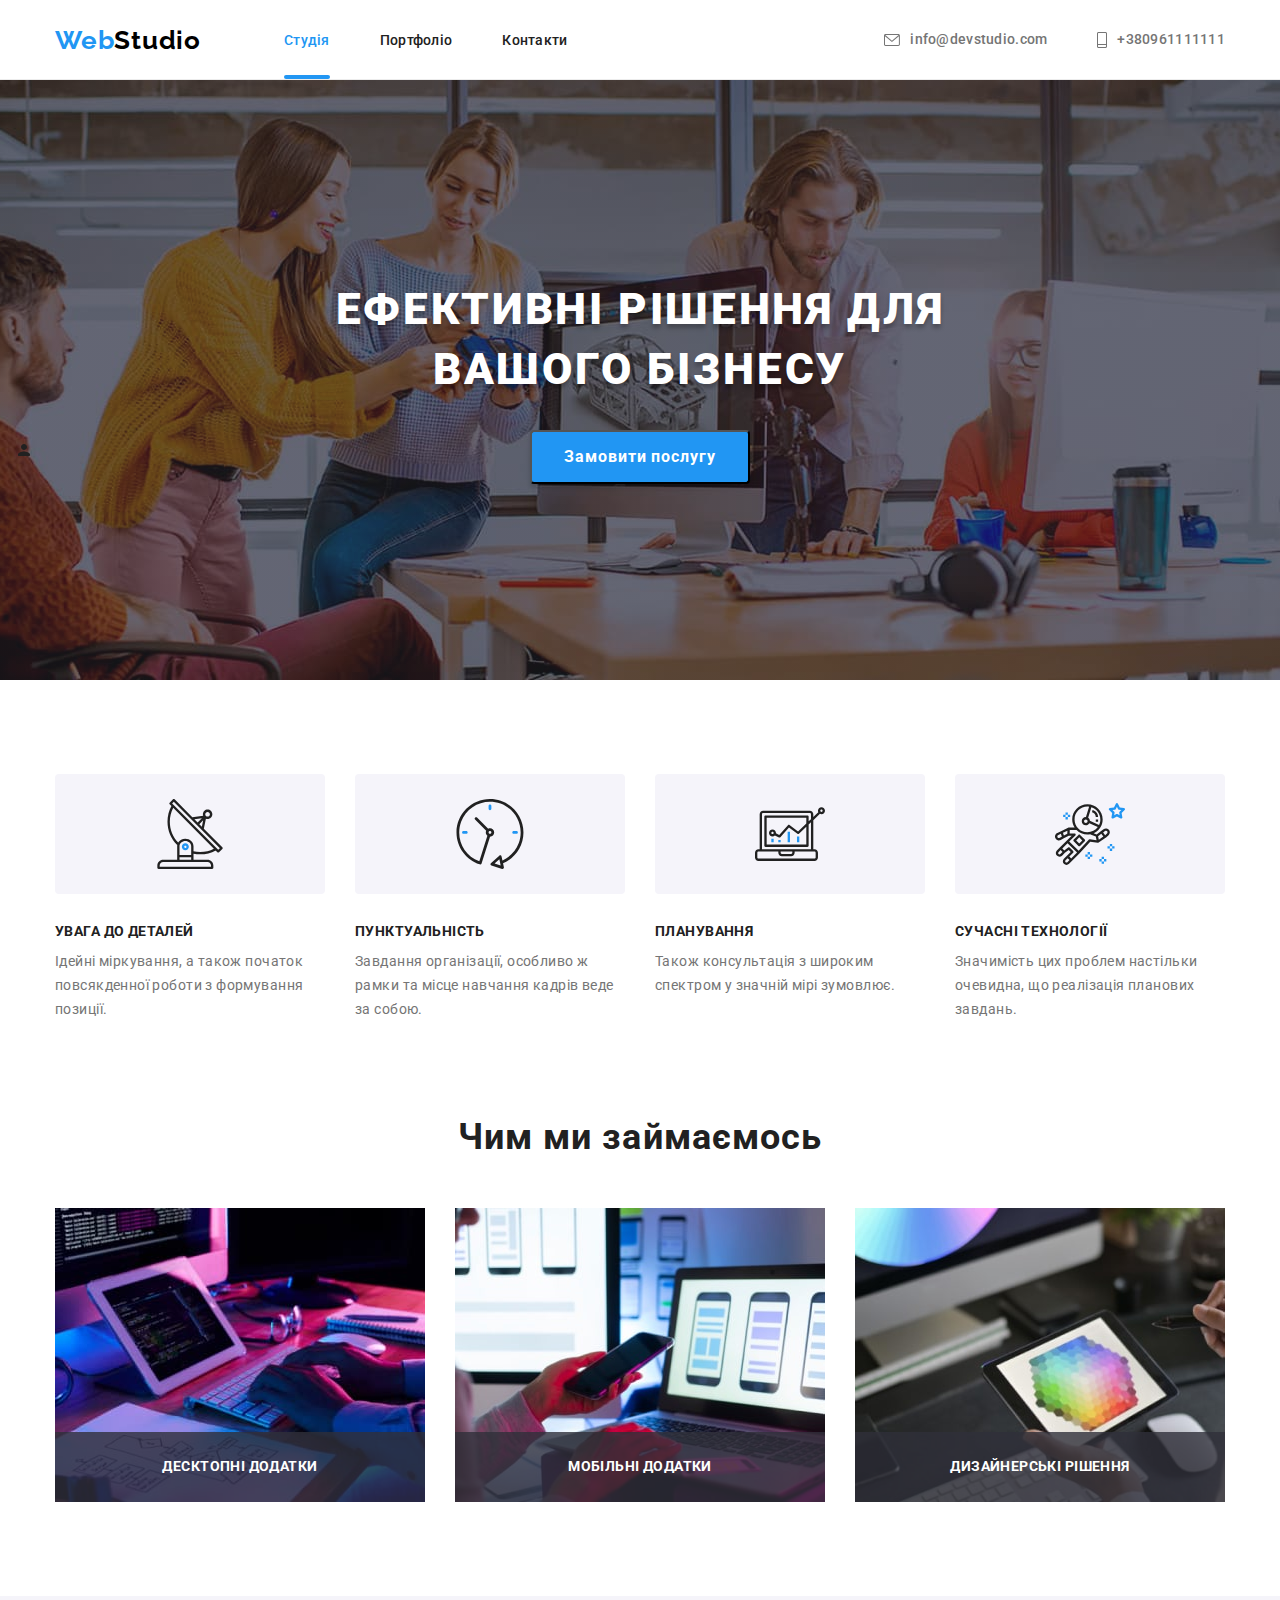
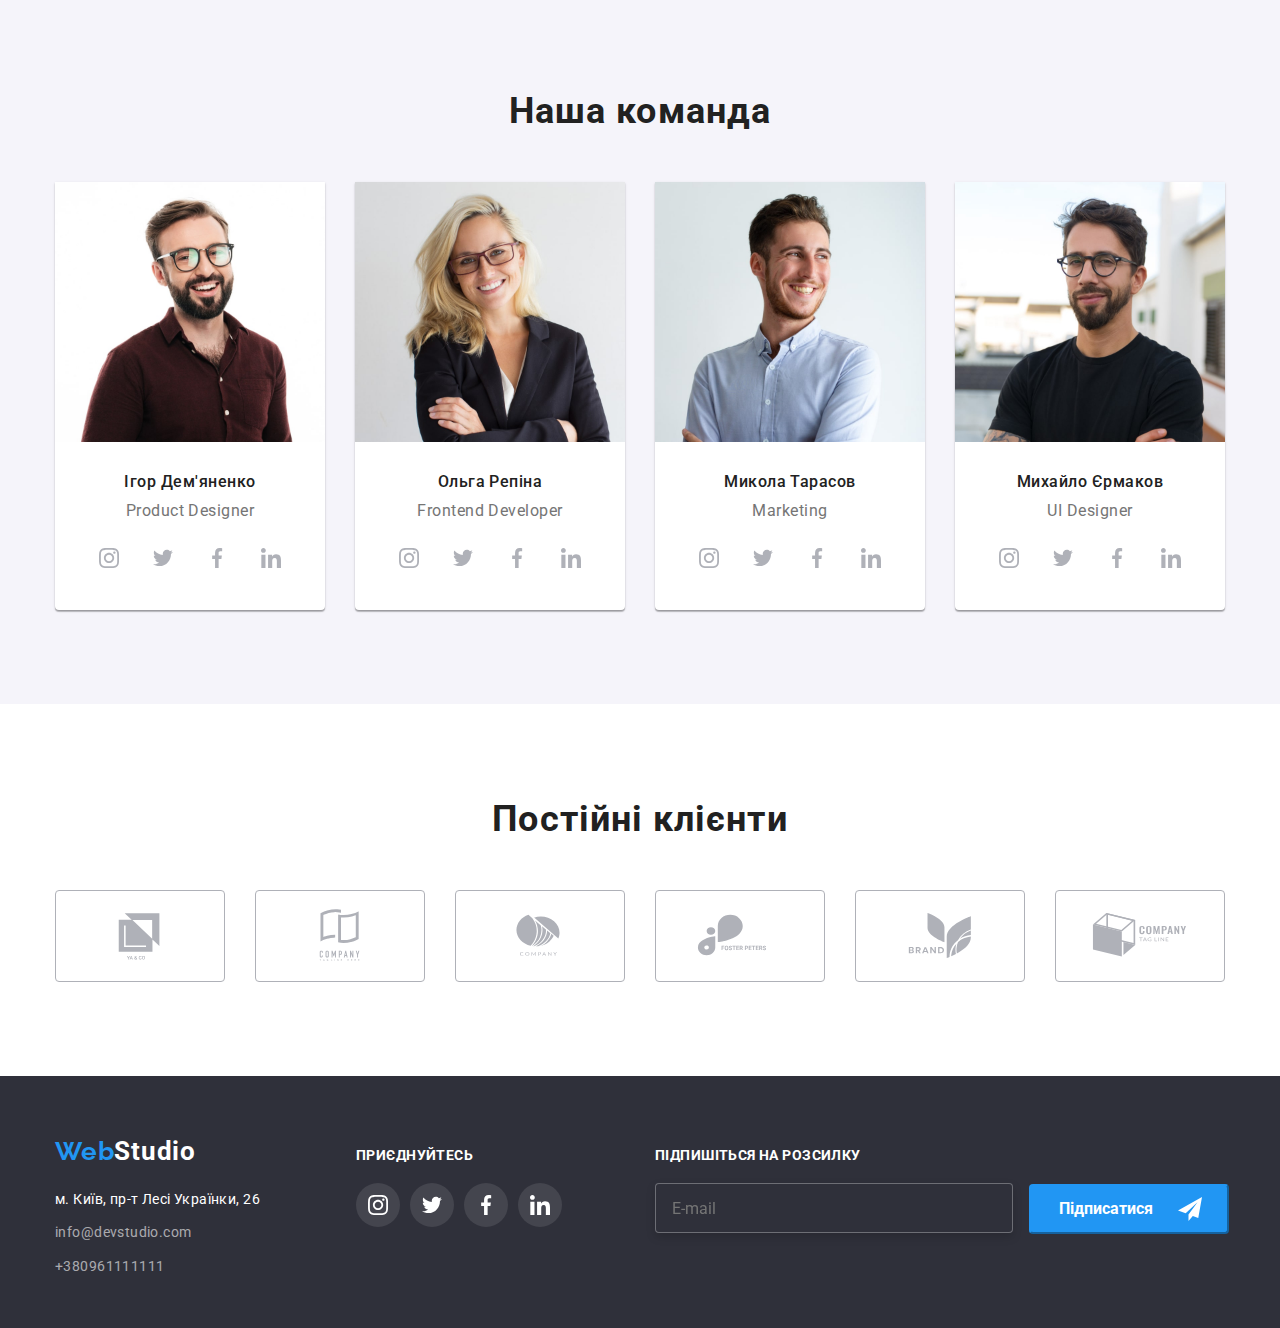
==== index.html @ 89bea4fd "home-w-6" ====
<!DOCTYPE html>
<html lang="uk">
  <head>
    <meta charset="UTF-8" />
    <meta http-equiv="X-UA-Compatible" content="IE=edge" />
    <meta name="viewport" content="width=device-width, initial-scale=1.0" />
    <title>WebStudio</title>
    <link rel="preconnect" href="https://fonts.googleapis.com" />
    <link rel="preconnect" href="https://fonts.gstatic.com" crossorigin />
    <link
      href="https://fonts.googleapis.com/css2?family=Montserrat:wght@400;700&family=Raleway:wght@700&family=Roboto:wght@400;500;700;900&display=swap"
      rel="stylesheet"
    />
    <link
      rel="stylesheet"
      href="https://cdnjs.cloudflare.com/ajax/libs/modern-normalize/1.1.0/modern-normalize.min.css"
    />
    <link rel="stylesheet" href="./css/styles.css" />
  </head>
  <body>
    <header class="header">
      <div class="conteiner">
        <nav class="header-nav">
          <a class="logo" href="./index.html" lang="en">
            <span class="logo-web">Web</span
            ><span class="logo-studio">Studio</span>
          </a>
          <ul class="conteiner-header-links">
            <li class="header-links">
              <a class="header-link current" href="./index.html">Студія</a>
            </li>
            <li class="header-links">
              <a class="header-link" href="./portfolio.html">Портфоліо</a>
            </li>
            <li class="header-links">
              <a class="header-link" href="">Контакти</a>
            </li>
          </ul>
          <ul class="conteiner-header-contacts">
            <li class="header-links">
              <a class="header-link-style" href="mailto:info@devstudio.com">
                <svg class="header-icon-mail" width="16" height="12">
                  <use href="./img/symbol-defs.svg#icon-envelope"></use>
                </svg>
                info@devstudio.com</a
              >
            </li>
            <li class="header-links">
              <a class="header-link-style" href="telto:+380961111111">
                <svg class="header-icon-tel" width="10" height="16">
                  <use href="./img/symbol-defs.svg#icon-Vector"></use>
                </svg>
                +380961111111</a
              >
            </li>
          </ul>
        </nav>
      </div>
    </header>

    <main>
      <section class="hero-section hero-bg">
        <div class="conteiner">
          <h1 class="hero">Ефективні рішення для вашого бізнесу</h1>
          <button class="hero-button" type="button" data-modal-open>
            Замовити послугу
          </button>
        </div>
      </section>

      <section class="benefits-section">
        <div class="conteiner">
          <h2 class="visually-hidden">Переваги</h2>
          <ul class="advantage-ul">
            <li class="advantage-li">
              <a href="" class="advantage-href">
                <svg class="advantage-icon" width="70" height="70">
                  <use href="./img/symbol-defs.svg#icon-antenna"></use>
                </svg>
              </a>
            </li>
            <li class="advantage-li">
              <a href="" class="advantage-href">
                <svg class="advantage-icon" width="70" height="70">
                  <use href="./img/symbol-defs.svg#icon-clock"></use>
                </svg>
              </a>
            </li>
            <li class="advantage-li">
              <a href="" class="advantage-href">
                <svg class="advantage-icon" width="70" height="70">
                  <use href="./img/symbol-defs.svg#icon-diagram"></use>
                </svg>
              </a>
            </li>
            <li class="advantage-li">
              <a href="" class="advantage-href">
                <svg class="advantage-icon" width="70" height="70">
                  <use href="./img/symbol-defs.svg#icon-astronaut"></use>
                </svg>
              </a>
            </li>
          </ul>
          <ul class="conteiner-benefits-li">
            <li class="benefits-li type">
              <h3 class="benefits attention">Увага до деталей</h3>
              <p class="benefits-lists">
                Ідейні міркування, а також початок повсякденної роботи з
                формування позиції.
              </p>
            </li>
            <li class="benefits-li type">
              <h3 class="benefits">Пунктуальність</h3>
              <p class="benefits-lists">
                Завдання організації, особливо ж рамки та місце навчання кадрів
                веде за собою.
              </p>
            </li>
            <li class="benefits-li type">
              <h3 class="benefits">Планування</h3>
              <p class="benefits-lists">
                Також консультація з широким спектром у значній мірі зумовлює.
              </p>
            </li>
            <li class="benefits-li">
              <h3 class="benefits">Сучасні технології</h3>
              <p class="benefits-lists">
                Значимість цих проблем настільки очевидна, що реалізація
                планових завдань.
              </p>
            </li>
          </ul>
        </div>
      </section>

      <section class="container-works">
        <div class="conteiner">
          <h2 class="works">Чим ми займаємось</h2>
          <ul class="img-works">
            <li class="works-li">
              <img
                src="./box1.jpg"
                alt="набирає текст на ноутбуці"
                width="370"
                height="294"
              />
              <div class="applications">
                <p class="applications-text">Десктопні додатки</p>
              </div>
            </li>

            <li class="works-li">
              <img
                src="./box2.jpg"
                alt="звіряє з телефоном"
                width="370"
                height="294"
              />
              <div class="applications">
                <p class="applications-text">Мобільні додатки</p>
              </div>
            </li>
            <li class="works-li">
              <img
                src="./box-3.jpg"
                alt="підбирає колір"
                width="370"
                height="294"
              />
              <div class="applications">
                <p class="applications-text">Дизайнерські рішення</p>
              </div>
            </li>
          </ul>
        </div>
      </section>

      <section class="section-team">
        <div class="conteiner">
          <h2 class="team">Наша команда</h2>
          <ul class="team-list">
            <li class="our-team">
              <img
                src="./img1.jpg"
                alt="продакт дизайнер"
                width="270"
                height="260"
              />
              <h3 class="people">Ігор Дем'яненко</h3>
              <p class="skills">Product Designer</p>
              <ul class="social-links">
                <li class="social-li">
                  <a href="" class="social-href">
                    <svg class="social-icon" width="20" height="20">
                      <use href="./img/symbol-defs.svg#icon-instagram"></use>
                    </svg>
                  </a>
                </li>
                <li class="social-li">
                  <a href="" class="social-href">
                    <svg class="social-icon" width="20" height="20">
                      <use href="./img/symbol-defs.svg#icon-twitter"></use>
                    </svg>
                  </a>
                </li>
                <li class="social-li">
                  <a href="" class="social-href">
                    <svg class="social-icon" width="20" height="20">
                      <use href="./img/symbol-defs.svg#icon-facebook"></use>
                    </svg>
                  </a>
                </li>
                <li class="social-li">
                  <a href="" class="social-href">
                    <svg class="social-icon" width="20" height="20">
                      <use href="./img/symbol-defs.svg#icon-linkedin"></use>
                    </svg>
                  </a>
                </li>
              </ul>
            </li>
            <li class="our-team">
              <img
                src="./img2.jpg"
                alt="фронтенд розробник"
                width="270"
                height="260"
              />
              <h3 class="people">Ольга Репіна</h3>
              <p class="skills">Frontend Developer</p>
              <ul class="social-links">
                <li class="social-li">
                  <a href="" class="social-href">
                    <svg class="social-icon" width="20" height="20">
                      <use href="./img/symbol-defs.svg#icon-instagram"></use>
                    </svg>
                  </a>
                </li>
                <li class="social-li">
                  <a href="" class="social-href">
                    <svg class="social-icon" width="20" height="20">
                      <use href="./img/symbol-defs.svg#icon-twitter"></use>
                    </svg>
                  </a>
                </li>
                <li class="social-li">
                  <a href="" class="social-href">
                    <svg class="social-icon" width="20" height="20">
                      <use href="./img/symbol-defs.svg#icon-facebook"></use>
                    </svg>
                  </a>
                </li>
                <li class="social-li">
                  <a href="" class="social-href">
                    <svg class="social-icon" width="20" height="20">
                      <use href="./img/symbol-defs.svg#icon-linkedin"></use>
                    </svg>
                  </a>
                </li>
              </ul>
            </li>
            <li class="our-team">
              <img src="./img3.jpg" alt="Маркетолог" width="270" height="260" />
              <h3 class="people">Микола Тарасов</h3>
              <p class="skills">Marketing</p>
              <ul class="social-links">
                <li class="social-li">
                  <a href="" class="social-href">
                    <svg class="social-icon" width="20" height="20">
                      <use href="./img/symbol-defs.svg#icon-instagram"></use>
                    </svg>
                  </a>
                </li>
                <li class="social-li">
                  <a href="" class="social-href">
                    <svg class="social-icon" width="20" height="20">
                      <use href="./img/symbol-defs.svg#icon-twitter"></use>
                    </svg>
                  </a>
                </li>
                <li class="social-li">
                  <a href="" class="social-href">
                    <svg class="social-icon" width="20" height="20">
                      <use href="./img/symbol-defs.svg#icon-facebook"></use>
                    </svg>
                  </a>
                </li>
                <li class="social-li">
                  <a href="" class="social-href">
                    <svg class="social-icon" width="20" height="20">
                      <use href="./img/symbol-defs.svg#icon-linkedin"></use>
                    </svg>
                  </a>
                </li>
              </ul>
            </li>
            <li class="our-team">
              <img
                src="./img4.jpg"
                alt="дизайнер інтерфейсу користувача"
                width="270"
                height="260"
              />
              <h3 class="people">Михайло Єрмаков</h3>
              <p class="skills">UI Designer</p>
              <ul class="social-links">
                <li class="social-li">
                  <a href="" class="social-href">
                    <svg class="social-icon" width="20" height="20">
                      <use href="./img/symbol-defs.svg#icon-instagram"></use>
                    </svg>
                  </a>
                </li>
                <li class="social-li">
                  <a href="" class="social-href">
                    <svg class="social-icon" width="20" height="20">
                      <use href="./img/symbol-defs.svg#icon-twitter"></use>
                    </svg>
                  </a>
                </li>
                <li class="social-li">
                  <a href="" class="social-href">
                    <svg class="social-icon" width="20" height="20">
                      <use href="./img/symbol-defs.svg#icon-facebook"></use>
                    </svg>
                  </a>
                </li>
                <li class="social-li">
                  <a href="" class="social-href">
                    <svg class="social-icon" width="20" height="20">
                      <use href="./img/symbol-defs.svg#icon-linkedin"></use>
                    </svg>
                  </a>
                </li>
              </ul>
            </li>
          </ul>
        </div>
      </section>
      <section class="clients-section">
        <div class="conteiner">
          <h2 class="clients">Постійні клієнти</h2>
          <ul class="clients-ul">
            <li class="clients-li">
              <a href="" class="clients-href">
                <svg class="clients-icon" width="106" height="60">
                  <use href="./img/symbol-defs.svg#icon-Logo"></use>
                </svg>
              </a>
            </li>
            <li class="clients-li">
              <a href="" class="clients-href">
                <svg class="clients-icon" width="106" height="60">
                  <use href="./img/symbol-defs.svg#icon-Logo1"></use>
                </svg>
              </a>
            </li>
            <li class="clients-li">
              <a href="" class="clients-href">
                <svg class="clients-icon" width="106" height="60">
                  <use href="./img/symbol-defs.svg#icon-Logo2"></use>
                </svg>
              </a>
            </li>
            <li class="clients-li">
              <a href="" class="clients-href">
                <svg class="clients-icon" width="106" height="60">
                  <use href="./img/symbol-defs.svg#icon-Logo3"></use>
                </svg>
              </a>
            </li>
            <li class="clients-li">
              <a href="" class="clients-href">
                <svg class="clients-icon" width="106" height="60">
                  <use href="./img/symbol-defs.svg#icon-Logo4"></use>
                </svg>
              </a>
            </li>
            <li class="clients-li">
              <a href="" class="clients-href">
                <svg class="clients-icon" width="106" height="60">
                  <use href="./img/symbol-defs.svg#icon-Logo5"></use>
                </svg>
              </a>
            </li>
          </ul>
        </div>
      </section>
    </main>

    <footer class="footer-section">
      <div class="footer-conteiner">
        <div class="footer-main">
          <div class="footer-logo">
            <a class="logo" href="./index.html"
              ><span class="logo-web">Web</span
              ><span class="footer-studio">Studio</span></a
            >
          </div>
          <address class="footer-address">
            м. Київ, пр-т Лесі Українки, 26
          </address>
          <address class="footer-address">
            <ul class="footer-ul">
              <li class="footer-li">
                <a class="footer-contacts" href="mailto:info@devstudio.com"
                  >info@devstudio.com</a
                >
              </li>
              <li class="footer-li">
                <a class="footer-contacts" href="telto:+380961111111"
                  >+380961111111</a
                >
              </li>
            </ul>
          </address>
        </div>
        <div class="footer-second">
          <h2 class="footer-second-title">приєднуйтесь</h2>
          <ul class="footer-icon-ul">
            <li class="footer-icon-li">
              <a href="" class="footer-icon-href">
                <svg class="footer-icon" width="20" height="20">
                  <use href="./img/symbol-defs.svg#icon-instagram"></use>
                </svg>
              </a>
            </li>
            <li class="footer-icon-li">
              <a href="" class="footer-icon-href">
                <svg class="footer-icon" width="20" height="20">
                  <use href="./img/symbol-defs.svg#icon-twitter"></use>
                </svg>
              </a>
            </li>
            <li class="footer-icon-li">
              <a href="" class="footer-icon-href">
                <svg class="footer-icon" width="20" height="20">
                  <use href="./img/symbol-defs.svg#icon-facebook"></use>
                </svg>
              </a>
            </li>
            <li class="footer-icon-li">
              <a href="" class="footer-icon-href">
                <svg class="footer-icon" width="20" height="20">
                  <use href="./img/symbol-defs.svg#icon-linkedin"></use>
                </svg>
              </a>
            </li>
          </ul>
        </div>
        <div class="footer-input">
          <label class="footer-input-label" for="footer-input-email"
            >Підпишіться на розсилку</label
          >
          <input
            type="email"
            class="footer-input-email"
            name="footer-input-email"
            id="footer-input-email"
            placeholder="E-mail"
          />
          <svg class="icon-modal" width="18" height="18">
            <use href="./img/symbol-defs.svg#icon-person-black"></use>
          </svg>
          <button type="button" class="footer-input-button">
            Підписатися<svg class="icon-send" width="24" height="24">
              <use href="./img/symbol-defs.svg#icon-send"></use>
            </svg>
          </button>
        </div>
      </div>
    </footer>
    <div class="overlay is-hidden" data-modal>
      <div class="modal">
        <button type="button" class="button-close" data-modal-close>
          <svg class="icon-close" width="18" height="18">
            <use href="./img/symbol-defs.svg#icon-close"></use>
          </svg>
        </button>
        <p class="modal-title">Залиште свої дані, ми вам передзвонимо</p>
        <form class="modal-form">
          <label class="modal-label">Ім'я</label>
          <div class="div-input">
            <input type="text" class="modal-input" name="user-name" required />
            <svg class="icon-modal" width="18" height="18">
              <use href="./img/symbol-defs.svg#icon-person-black"></use>
            </svg>
          </div>
          <label class="modal-label">Телефон</label>
          <div class="div-input">
            <input type="tel" class="modal-input" name="user-tel" required />
            <svg class="icon-modal" width="18" height="18">
              <use href="./img/symbol-defs.svg#icon-phone-black"></use>
            </svg>
          </div>
          <label class="modal-label">Пошта</label>
          <div class="div-input">
            <input type="email" class="modal-input" name="user-email" />
            <svg class="icon-modal" width="18" height="18">
              <use href="./img/symbol-defs.svg#icon-email-black"></use>
            </svg>
          </div>
          <div class="modal-label-field">
            <label class="modal-label" for="coment">Коментар</label>
            <textarea
              name="coment"
              placeholder="Введіть текст"
              class="clients-coment"
              id="coment"
            ></textarea>
          </div>
          <div class="checkbox">
            <input
              type="checkbox"
              class="checkbox-input visually-hidden"
              name="checkbox"
              required
              value="true"
              id="checkbox"
            />
            <label for="checkbox" class="checkbox-label">
              <span>
                <svg class="icon-check" width="16" height="15">
                  <use href="./img/symbol-defs.svg#icon-check-vector"></use>
                </svg>
              </span>
              Погоджуюся з розсилкою та приймаю
            </label>
            <a href="" class="contract">Умови договору</a>
          </div>
          <button type="submit" class="button-send">Відправити</button>
        </form>
      </div>
    </div>
    <script src="./js/modal.js"></script>
  </body>
</html>
---- css/styles.css ----
:root {
  --main-color: #2196f3;
  --main-color-text: #212121;
  --second-main-color: #757575;
  --third-main-color: #ffffff;
  --icon-main-color: #afb1b8;
  --timing: cubic-bezier(0.4, 0, 0.2, 1);
}
/* ul {
  margin: 0;
  padding-left: 0;
} */
img {
  display: block;
}
h2,
ul,
li,
p {
  margin: 0;
}
.conteiner {
  width: 1200px;
  margin-left: auto;
  margin-right: auto;
  padding-left: 15px;
  padding-right: 15px;
}
.header {
  height: 80px;
  margin-left: auto;
  margin-right: auto;
  border-bottom: 1px solid #ececec;
}
.header-nav {
  height: 80px;
  align-items: center;
  display: flex;
  justify-content: center;
}

.conteiner-header-links {
  display: flex;
  margin-left: 43px;
}

.header-link {
  position: relative;
  transition-property: color;
  transition-duration: 250ms;
  transition-timing-function: cubic-bezier(0.4, 0, 0.2, 1);
  transition-delay: 100ms;
}
.header-link::after {
  position: absolute;
  content: "";
  width: 0;
  height: 4px;
  background: var(--main-color);
  border-radius: 2px;
  left: 0;
  bottom: 1px;
  transition: width 250ms var(--timing);
}

.header-link:hover::after {
  width: 100%;
}
.header-link.current {
  color: var(--main-color);
}
.header-link.current::after {
  position: absolute;
  content: "";
  width: 100%;
  height: 4px;
  background: var(--main-color);
  border-radius: 2px;
  left: 0;
  bottom: 1px;
}

.conteiner-header-contacts {
  display: flex;
  margin-left: auto;
}
.header-icon-tel,
.header-icon-mail {
  fill: var(--second-main-color);
  margin-right: 10px;
  transition-property: fill;
  transition-duration: 250ms;
  transition-timing-function: cubic-bezier(0.4, 0, 0.2, 1);
  transition-delay: 100ms;
}
.header-link-style:hover .header-icon-tel,
.header-link-style:focus .header-icon-tel {
  fill: var(--main-color);
}
.header-link-style:hover .header-icon-mail,
.header-link-style:focus .header-icon-mail {
  fill: var(--main-color);
}
.logo {
  text-decoration: none;
  align-items: center;
  justify-content: center;
}
.footer-logo {
  margin-bottom: 20px;
}

.logo-web {
  font-family: "Raleway", sans-serif;
  font-weight: 700;
  font-size: 26px;
  line-height: 1.19;
  letter-spacing: 0.03em;
  color: var(--main-color);
}
.logo-studio {
  font-family: "Raleway", sans-serif;
  font-weight: 700;
  font-size: 26px;
  line-height: 1.19;
  letter-spacing: 0.03em;
  color: #000000;
}

body {
  font-family: "Roboto", sans-serif;
  font-weight: 400;
  font-style: normal;
}
.header-portfolio {
  padding-top: 24px;
}
.header-links,
.header-link {
  padding: 0;
  margin: 0;
}
.header-links {
  margin-right: 50px;
}
.header-links:last-child {
  margin: 0;
}

.header-links,
.portfolio-items,
.portfolio-li {
  text-decoration: none;
  list-style: none;
}
.header-link:hover {
  color: var(--main-color);
}
.header-link:focus {
  color: var(--main-color);
}

.header-link {
  text-decoration: none;
  font-weight: 500;
  font-size: 14px;
  line-height: 1.14;
  letter-spacing: 0.02em;
  color: var(--main-color-text);
  padding-top: 32px;
  padding-bottom: 32px;
}
.header-link-style {
  display: flex;
  align-items: center;

  text-decoration: none;
  font-weight: 500;
  font-size: 14px;
  line-height: 1.14;
  letter-spacing: 0.02em;
  color: var(--second-main-color);
  padding-top: 32px;
  padding-bottom: 32px;
  transition-property: color;
  transition-duration: 250ms;
  transition-timing-function: cubic-bezier(0.4, 0, 0.2, 1);
  transition-delay: 100ms;
}
.header-link-style:hover {
  color: var(--main-color);
}
.header-link-style:focus {
  color: var(--main-color);
}
.hero {
  display: block;
  font-weight: 900;
  font-size: 44px;
  line-height: 1.36;
  text-align: center;
  letter-spacing: 0.06em;
  text-transform: uppercase;
  color: var(--third-main-color);
  text-shadow: 0px 4px 4px rgba(0, 0, 0, 0.25);
  margin: auto;
  width: 696px;
}
.hero-button {
  font-family: "Roboto", sans-serif;
  font-weight: 700;
  font-size: 16px;
  line-height: 1.9;
  display: block;
  align-items: center;
  text-align: center;
  letter-spacing: 0.06em;
  color: var(--third-main-color);
  background: var(--main-color);
  box-shadow: 0px 4px 4px rgba(0, 0, 0, 0.15);
  border-radius: 4px;
  padding: 10px 32px;
  min-width: 216px;
  margin: auto;
  margin-top: 30px;
  transition-property: background-color;
  transition-duration: 250ms;
  transition-timing-function: cubic-bezier(0.4, 0, 0.2, 1);
  transition-delay: 100ms;
}
.hero-bg {
  max-width: 1600px;
  height: 600px;
  background-image: linear-gradient(
      rgba(47, 48, 58, 0.4),
      rgba(47, 48, 58, 0.4)
    ),
    url(../img/Img-hero.jpg);
  margin-left: auto;
  margin-right: auto;
  background-repeat: no-repeat;
  background-size: cover;
  background-position: center;
  background-color: #c4c4c4;
}
.hero-section {
  padding-top: 200px;
  padding-bottom: 200px;
  margin-left: auto;
  margin-right: auto;
}
.hero-button:hover {
  background-color: #188ce8;
  cursor: pointer;
}
.hero-button:focus {
  background-color: #188ce8;
}
.visually-hidden {
  position: absolute;
  white-space: nowrap;
  width: 1px;
  height: 1px;
  overflow: hidden;
  border: 0;
  padding: 0;
  clip: rect(0 0 0 0);
  clip-path: inset(50%);
  margin: -1px;
}

.benefits-section {
  display: flex;
  padding-top: 94px;
  padding-bottom: 94px;
}
.conteiner-benefits-li {
  display: flex;
  justify-content: center;
  padding: 0;
  margin: auto;
}
.conteiner-benefits-li:last-child {
  margin-right: 0;
}
.benefits-li {
  width: 270px;
  text-align: left;
}
.benefits-li.type {
  margin-right: 30px;
}
.benefits {
  font-weight: 700;
  font-size: 14px;
  line-height: 1.14;
  letter-spacing: 0.03em;
  text-transform: uppercase;
  color: var(--main-color-text);
  padding: 0;
  margin: 0;
  margin-bottom: 10px;
}
.attention {
  width: 270px;
  height: 16;
}

.benefits-lists {
  font-size: 14px;
  line-height: 1.71;
  letter-spacing: 0.03em;
  color: var(--second-main-color);
  padding: 0;
}

.advantage-ul {
  display: flex;
  justify-content: center;
  text-decoration: none;
  list-style: none;
  gap: 30px;
  margin: 0;
  padding: 0;
}
.advantage-href {
  width: 270px;
  height: 120px;
  border-radius: 4px;
  background-color: #f5f4fa;
  display: flex;
  align-items: center;
  justify-content: center;
  margin-bottom: 30px;
}
.advantage-icon {
  fill: var(--main-color-text);
  transition-property: fill;
  transition-duration: 250ms;
  transition-timing-function: cubic-bezier(0.4, 0, 0.2, 1);
  transition-delay: 100ms;
}
.advantage-href:hover .advantage-icon {
  fill: var(--main-color);
  border-color: var(--main-color);
}
.advantage-href:focus .advantage-icon {
  fill: var(--main-color);
  border-color: var(--main-color);
}
.container-works {
  width: 100%;
  margin-left: auto;
  margin-right: auto;
  padding-bottom: 94px;
}

.img-works {
  display: flex;
  flex-wrap: nowrap;
  column-gap: 30px;
  padding: 0;
}
.works-li {
  position: relative;
}
.applications {
  position: absolute;
  height: 70px;
  background: rgba(47, 48, 58, 0.8);
  width: 100%;
  bottom: 0;
}
.applications-text {
  font-family: "Roboto";
  font-style: normal;
  font-weight: 700;
  font-size: 14px;
  line-height: 1.14;
  text-align: center;
  letter-spacing: 0.03em;
  text-transform: uppercase;
  color: var(--third-main-color);
  position: absolute;
  top: 50%;
  left: 50%;
  transform: translate(-50%, -50%);
}

.works,
.team,
.clients {
  font-weight: 700;
  font-size: 36px;
  line-height: 1.17;
  text-align: center;
  letter-spacing: 0.03em;
  color: var(--main-color-text);
  padding: 0;
  margin: 0;
  margin-bottom: 50px;
}
.section-team {
  margin-left: auto;
  margin-right: auto;
  background: #f5f4fa;
  padding-top: 94px;
  padding-bottom: 94px;
}
.team-list {
  display: flex;
  flex-wrap: nowrap;
  column-gap: 30px;
  padding: 0;
}
.benefits-li,
.works-li,
.our-team,
.footer-li {
  list-style: none;
  padding: 0;
  margin: 0;
}
.our-team {
  background: #ffffff;
  box-shadow: 0px 1px 3px rgba(0, 0, 0, 0.12), 0px 1px 1px rgba(0, 0, 0, 0.14),
    0px 2px 1px rgba(0, 0, 0, 0.2);
  border-radius: 0px 0px 4px 4px;
  text-align: center;
  padding-bottom: 30px;
}

.people {
  font-weight: 500;
  font-size: 16px;
  line-height: 1.19;
  letter-spacing: 0.03em;
  color: var(--main-color-text);
  padding: 0;
  margin-bottom: 10px;
  margin-top: 30px;
  margin-left: 0;
  margin-right: 0;
}
.social-links {
  list-style: none;
  display: flex;
  justify-content: center;
  gap: 10px;
  padding: 0;
}
.social-href {
  width: 44px;
  height: 44px;
  border-radius: 50%;
  background-color: var(--third-main-color);
  display: flex;
  align-items: center;
  justify-content: center;
  transition-property: background-color;
  transition-duration: 250ms;
  transition-timing-function: cubic-bezier(0.4, 0, 0.2, 1);
  transition-delay: 100ms;
}
.social-icon {
  fill: var(--icon-main-color);
  transition-property: fill;
  transition-duration: 250ms;
  transition-timing-function: cubic-bezier(0.4, 0, 0.2, 1);
  transition-delay: 100ms;
}
.social-href:hover {
  background-color: var(--main-color);
}
.social-href:focus {
  background-color: var(--main-color);
}
.social-href:hover .social-icon {
  fill: var(--third-main-color);
}
.social-href:focus .social-icon {
  fill: var(--third-main-color);
}
.clients-section {
  margin-left: auto;
  margin-right: auto;
  background: var(--third-main-color);
  padding-top: 94px;
  padding-bottom: 94px;
}

.clients-href {
  width: 170px;
  height: 92px;
  display: flex;
  align-items: center;
  justify-content: center;
  border-color: var(--third-main-color);
  border: 1px solid #afb1b8;
  border-radius: 4px;
  transition-property: border-color;
  transition-duration: 250ms;
  transition-timing-function: cubic-bezier(0.4, 0, 0.2, 1);
  transition-delay: 100ms;
}
.clients-href:hover,
.clients-href:focus {
  border-color: var(--main-color);
}
.clients-href:hover .clients-icon {
  fill: var(--main-color);
}
.clients-href:focus .clients-icon {
  fill: var(--main-color);
}
.clients-ul {
  display: flex;
  justify-content: center;
  text-decoration: none;
  list-style: none;
  gap: 30px;
  margin: 0;
  padding: 0;
}
.clients-icon {
  fill: var(--icon-main-color);
  transition-property: fill;
  transition-duration: 250ms;
  transition-timing-function: cubic-bezier(0.4, 0, 0.2, 1);
  transition-delay: 100ms;
}
.skills {
  font-size: 16px;
  line-height: 1.19;
  letter-spacing: 0.03em;
  color: var(--second-main-color);
  padding: 0;
  margin: 0;
  margin-bottom: 16px;
}
.footer-ul {
  padding: 0;
}

.footer-studio {
  font-weight: 700;
  font-size: 26px;
  line-height: 1.19;
  letter-spacing: 0.03em;
  color: var(--third-main-color);
}
.footer-section {
  background: #2f303a;
  height: 252px;
  padding-top: 60px;
  padding-bottom: 60px;
}
.footer-conteiner {
  display: flex;
  align-items: baseline;

  padding-left: 15px;
  width: 1200px;
  margin-left: auto;
  margin-right: auto;
}
.footer-address {
  font-style: normal;
  font-size: 14px;
  line-height: 24px;
  letter-spacing: 0.03em;
  color: var(--third-main-color);
  padding: 0;
  margin: 0;
  margin-bottom: 9px;
}
.footer-li {
  margin-bottom: 9px;
}

.footer-contacts {
  font-style: normal;
  text-decoration: none;
  font-size: 14px;
  line-height: 1.7;
  letter-spacing: 0.03em;
  color: rgba(255, 255, 255, 0.6);
  margin-bottom: 9px;
  transition-property: color;
  transition-duration: 250ms;
  transition-timing-function: cubic-bezier(0.4, 0, 0.2, 1);
  transition-delay: 80ms;
}
.footer-contacts:hover {
  color: var(--main-color);
}

.footer-main {
  min-width: 231px;
  margin-right: 70px;
}
.footer-second-title {
  font-weight: 700;
  font-size: 14px;
  line-height: 16px;
  letter-spacing: 0.03em;
  text-transform: uppercase;
  color: var(--third-main-color);
  margin-bottom: 20px;
}
.footer-icon-ul {
  text-decoration: none;
  list-style: none;
  margin: 0;
  padding: 0;
  display: flex;
  justify-content: center;
  gap: 10px;
}
.footer-icon-href {
  display: flex;
  align-items: center;
  justify-content: center;
  width: 44px;
  height: 44px;
  border-radius: 50%;
  background-color: rgba(255, 255, 255, 0.1);
  transition-property: background-color;
  transition-duration: 250ms;
  transition-timing-function: cubic-bezier(0.4, 0, 0.2, 1);
  transition-delay: 100ms;
}
.footer-icon {
  fill: var(--third-main-color);
}
.footer-icon-href:hover,
.footer-icon-href:focus {
  background-color: var(--main-color);
}
/* portfolio */
.portfolio-li {
  padding: 0;
  flex-wrap: nowrap;
  display: flex;
  justify-content: center;
  column-gap: 8px;
  margin-bottom: 50px;
}
.portfolio-section {
  padding-top: 94px;
  padding-bottom: 94px;
}

.button-portfolio:hover {
  color: var(--third-main-color);
  background-color: var(--main-color);
  box-shadow: 0px 3px 1px rgba(0, 0, 0, 0.1), 0px 1px 2px rgba(0, 0, 0, 0.08),
    0px 2px 2px rgba(0, 0, 0, 0.12);
  border-radius: 4px;
}
.button-portfolio:focus {
  color: var(--third-main-color);
  background-color: var(--main-color);
  box-shadow: 0px 3px 1px rgba(0, 0, 0, 0.1), 0px 1px 2px rgba(0, 0, 0, 0.08),
    0px 2px 2px rgba(0, 0, 0, 0.12);
  border-radius: 4px;
}
.button-portfolio:active {
  color: var(--third-main-color);
  box-shadow: 0px 3px 1px rgba(0, 0, 0, 0.1), 0px 1px 2px rgba(0, 0, 0, 0.08),
    0px 2px 2px rgba(0, 0, 0, 0.12);
  border-radius: 4px;
}
.button-portfolio {
  font-family: "Roboto", sans-serif;
  font-weight: 500;
  font-size: 16px;
  line-height: 1.6;
  text-align: center;
  letter-spacing: 0.03em;
  color: var(--main-color-text);
  cursor: pointer;
  background: #f5f4fa;
  border-radius: 4px;
  border: none;
  padding: 6px 22px;
  min-width: 73px;
  transition-property: color, background-color, box-shadow;
  transition-duration: 250ms;
  transition-timing-function: cubic-bezier(0.4, 0, 0.2, 1);
  transition-delay: 100ms;
}
.projects {
  font-family: "Roboto";
  font-style: normal;
  font-weight: 700;
  font-size: 18px;
  line-height: 2;
  letter-spacing: 0.06em;
  color: var(--main-color-text);
}
.products-ul {
  display: flex;
  flex-wrap: wrap;
  background-color: #ffffff;
  justify-items: center;
  margin-left: auto;
  margin-right: auto;
  gap: 30px;
  padding: 0;
}

.products-of-company {
  width: 370px;
  list-style: none;
  line-height: 2;
  letter-spacing: 0.06em;
  color: var(--main-color-text);
  background: #ffffff;
  border: 1px solid #eeeeee;
  transition-property: box-shadow;
  transition-duration: 250ms;
  transition-timing-function: cubic-bezier(0.4, 0, 0.2, 1);
  transition-delay: 200ms;
}
.products-of-company:hover {
  border: 1px solid #eeeeee;
  box-shadow: 0px 1px 1px rgba(0, 0, 0, 0.12), 0px 4px 4px rgba(0, 0, 0, 0.06),
    1px 4px 6px rgba(0, 0, 0, 0.16);
}
.products-of-company:hover .products-up-text {
  transform: translateY(0%);
}
.products-up {
  position: relative;
  overflow: hidden;
}
.products-up-text {
  position: absolute;
  top: 0;
  left: 0;
  padding-left: 24px;
  padding-right: 24px;
  padding-top: 63px;
  padding-bottom: 63px;
  height: 100%;
  transform: translateY(100%);
  transition: transform 250ms cubic-bezier(0.4, 0, 0.2, 1);
  transition-delay: 100ms;
  overflow: auto;
  font-family: "Roboto";
  font-style: normal;
  font-weight: 400;
  font-size: 18px;
  line-height: 1.6;
  letter-spacing: 0.03em;
  color: var(--third-main-color);
  background: rgba(33, 150, 243, 0.9);
}

.product-name {
  font-size: 16px;
  line-height: 1.9;
  letter-spacing: 0.03em;
  color: var(--second-main-color);
}
.projects-text {
  padding-top: 20px;
  padding-bottom: 20px;
  padding-left: 24px;
  padding-right: 24px;
}
.overlay {
  position: fixed;
  top: 0;
  width: 100vw;
  height: 100vh;
  background: rgba(0, 0, 0, 0.2);
  transition: opacity 250ms cubic-bezier(0.4, 0, 0.2, 1),
    visibility 250ms cubic-bezier(0.4, 0, 0.2, 1);
}
.overlay.is-hidden .modal {
  transform: translate(-50%, -50%) scale(0) rotate(360deg);
}
.modal {
  width: 528px;
  min-height: 581px;
  background-color: var(--third-main-color);
  border-radius: 4px;
  position: absolute;
  top: 50%;
  left: 50%;
  transform: translate(-50%, -50%) scale(1) rotate(0);
  transition: transform 250ms cubic-bezier(0.4, 0, 0.2, 1);
  padding: 40px;
}
.modal-title {
  text-align: center;
  font-family: "Roboto";
  font-style: normal;
  font-weight: 700;
  font-size: 20px;
  line-height: 1.15;
  text-align: center;
  letter-spacing: 0.03em;
  color: var(--main-color-text);
  margin-bottom: 12px;
}
.modal-label {
  font-size: 12px;
  line-height: 1.17;
  letter-spacing: 0.01em;
  color: var(--second-main-color);
}

.modal-input {
  width: 100%;
  height: 40px;
  border: 1px solid rgba(33, 33, 33, 0.2);
  border-radius: 4px;
  padding-left: 42px;
  transition-property: border-color;
  transition-duration: 250ms;
  transition-timing-function: cubic-bezier(0.4, 0, 0.2, 1);
}
.button-send {
  background: var(--main-color);
  border-radius: 4px;
  width: 200px;
  height: 50px;
  color: var(--third-main-color);
  padding: 10px 52px;
  font-weight: 700;
  font-size: 16px;
  line-height: 1.9;
  margin-top: 30px;
  margin-left: 125px;
  transition-property: box-shadow;
  transition-duration: 250ms;
  transition-timing-function: cubic-bezier(0.4, 0, 0.2, 1);
  cursor: pointer;
}
.button-send:hover {
  box-shadow: 0px 4px 4px rgba(0, 0, 0, 0.15);
}
.button-send:focus {
  box-shadow: 0px 4px 4px rgba(0, 0, 0, 0.15);
}
.user-name {
  font-family: "Roboto";
  font-style: normal;
  font-weight: 400;
  font-size: 12px;
  line-height: 1.17;
  letter-spacing: 0.01em;
  color: var(--second-main-color);
}
.clients-coment {
  width: 100%;
  border: 1px solid rgba(33, 33, 33, 0.2);
  margin-top: 4px;
  border-radius: 4px;
  height: 120px;
  font-size: 12px;

  padding: 12px 16px;
  resize: none;
  transition-property: border-color;
  transition-duration: 250ms;
  transition-timing-function: cubic-bezier(0.4, 0, 0.2, 1);
}
.clients-coment::placeholder {
  line-height: 1.17;
  letter-spacing: 0.01em;
  color: rgba(117, 117, 117, 0.5);
}
.clients-coment:hover {
  border-color: var(--main-color);
}
.clients-coment:focus {
  border-color: var(--main-color);
}
.is-hidden {
  visibility: hidden;
  opacity: 0;
  pointer-events: none;
}

.icon-close {
  position: absolute;
  top: 50%;
  left: 50%;
  transform: translate(-50%, -50%);
  fill: #000000;
}
.button-close {
  position: absolute;
  right: 8px;
  top: 8px;
  width: 30px;
  height: 30px;
  border-radius: 50%;
  border: 1px solid rgba(0, 0, 0, 0.1);
  padding: 0;
  background: var(--third-main-color);
  margin: 0;
  transition-property: fill;
  transition-duration: 250ms;
  transition-timing-function: cubic-bezier(0.4, 0, 0.2, 1);
}
.button-close:hover .icon-close {
  fill: var(--main-color);
}
.button-close:focus .icon-close {
  fill: var(--main-color);
}
.checkbox {
  display: flex;
  gap: 7px;
  margin-top: 20px;
  justify-content: center;
}
.checkbox-label {
  display: flex;
  gap: 7px;
  font-size: 14px;
  line-height: 1.7;
  letter-spacing: 0.03em;
  color: var(--second-main-color);
  align-items: center;
  justify-content: center;
}
.contract {
  font-size: 14px;
  line-height: 1.7;
  letter-spacing: 0.03em;
  color: var(--main-color);
}
.checkbox-label span {
  width: 16px;
  height: 15px;
  align-items: center;
  justify-content: center;
  display: flex;
  border: 2px solid #303030;
  border-radius: 2px;
}
.icon-modal {
  position: absolute;
  fill: var(--main-color-text);
  top: 50%;
  left: 15px;
  transform: translateY(-50%);
  transition-property: fill;
  transition-duration: 250ms;
  transition-timing-function: cubic-bezier(0.4, 0, 0.2, 1);
}
.icon-check {
  fill: transparent;
}
.checkbox-input:checked + .checkbox-label span {
  background-color: var(--main-color);
  border-color: var(--main-color);
}
.checkbox-input:checked + .checkbox-label .icon-check {
  fill: var(--third-main-color);
}
.div-input {
  position: relative;
  margin-bottom: 10px;
  margin-top: 4px;
}
.modal-input:hover {
  border-color: var(--main-color);
}
.modal-input:focus {
  border-color: var(--main-color);
}
.div-input:hover .icon-modal {
  fill: var(--main-color);
}
.div-input:focus .icon-modal {
  fill: var(--main-color);
}
.footer-input {
  margin-left: 93px;
}
.footer-input-label {
  display: block;
  font-weight: 700;
  font-size: 14px;
  line-height: 16px;
  letter-spacing: 0.03em;
  color: var(--third-main-color);
  text-transform: uppercase;
  margin-bottom: 20px;
}

.footer-input-label {
  width: 100%;
}
.footer-input-email {
  width: 358px;
  height: 50px;
  padding-top: 15px;
  padding-bottom: 15px;
  padding-left: 16px;
  border: 1px solid rgba(255, 255, 255, 0.3);
  filter: drop-shadow(0px 4px 4px rgba(0, 0, 0, 0.15));
  border-radius: 4px;
  background: #2f303a;
  color: rgba(255, 255, 255, 0.6);
  transition-property: border-color;
  transition-duration: 250ms;
  transition-timing-function: cubic-bezier(0.4, 0, 0.2, 1);
}

.footer-input-email:hover {
  border-color: var(--main-color);
}
.footer-input-email:focus {
  border-color: var(--main-color);
}
.footer-input-button {
  position: relative;
  width: 200px;
  height: 50px;
  background: #2196f3;
  border-radius: 4px;
  margin-left: 12px;
  color: var(--third-main-color);
  font-weight: 700;
  font-size: 16px;
  line-height: 1.9;
  border-color: var(--main-color);
  transition-property: box-shadow;
  transition-duration: 250ms;
  transition-timing-function: cubic-bezier(0.4, 0, 0.2, 1);
  text-align: left;
  padding-left: 28px;
}
.footer-input-button:hover {
  background: #2196f3;
  box-shadow: 0px 4px 4px rgba(0, 0, 0, 0.15);
  border-radius: 4px;
}
.footer-input-button:focus {
  background: #2196f3;
  box-shadow: 0px 4px 4px rgba(0, 0, 0, 0.15);
  border-radius: 4px;
}
.icon-send {
  position: absolute;
  right: 13px;
  top: 50%;
  transform: translate(-50%, -50%);
}
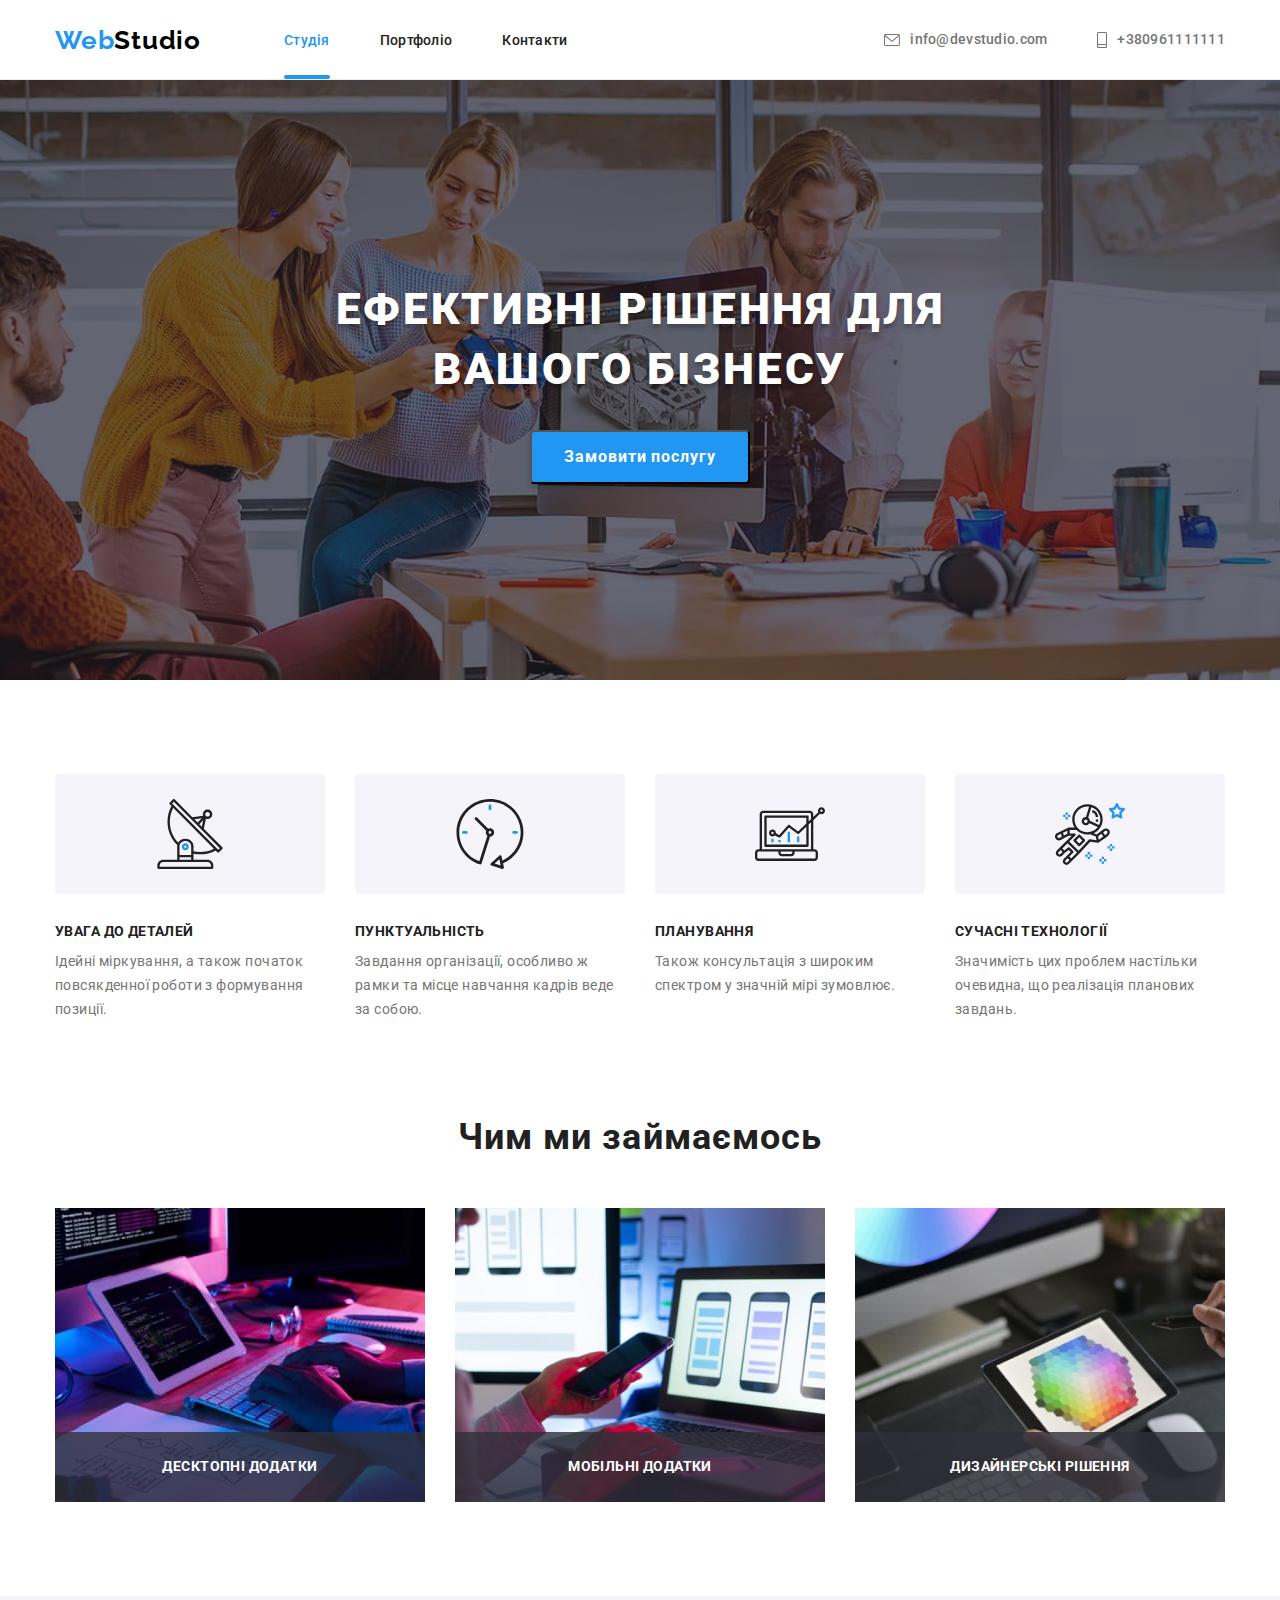
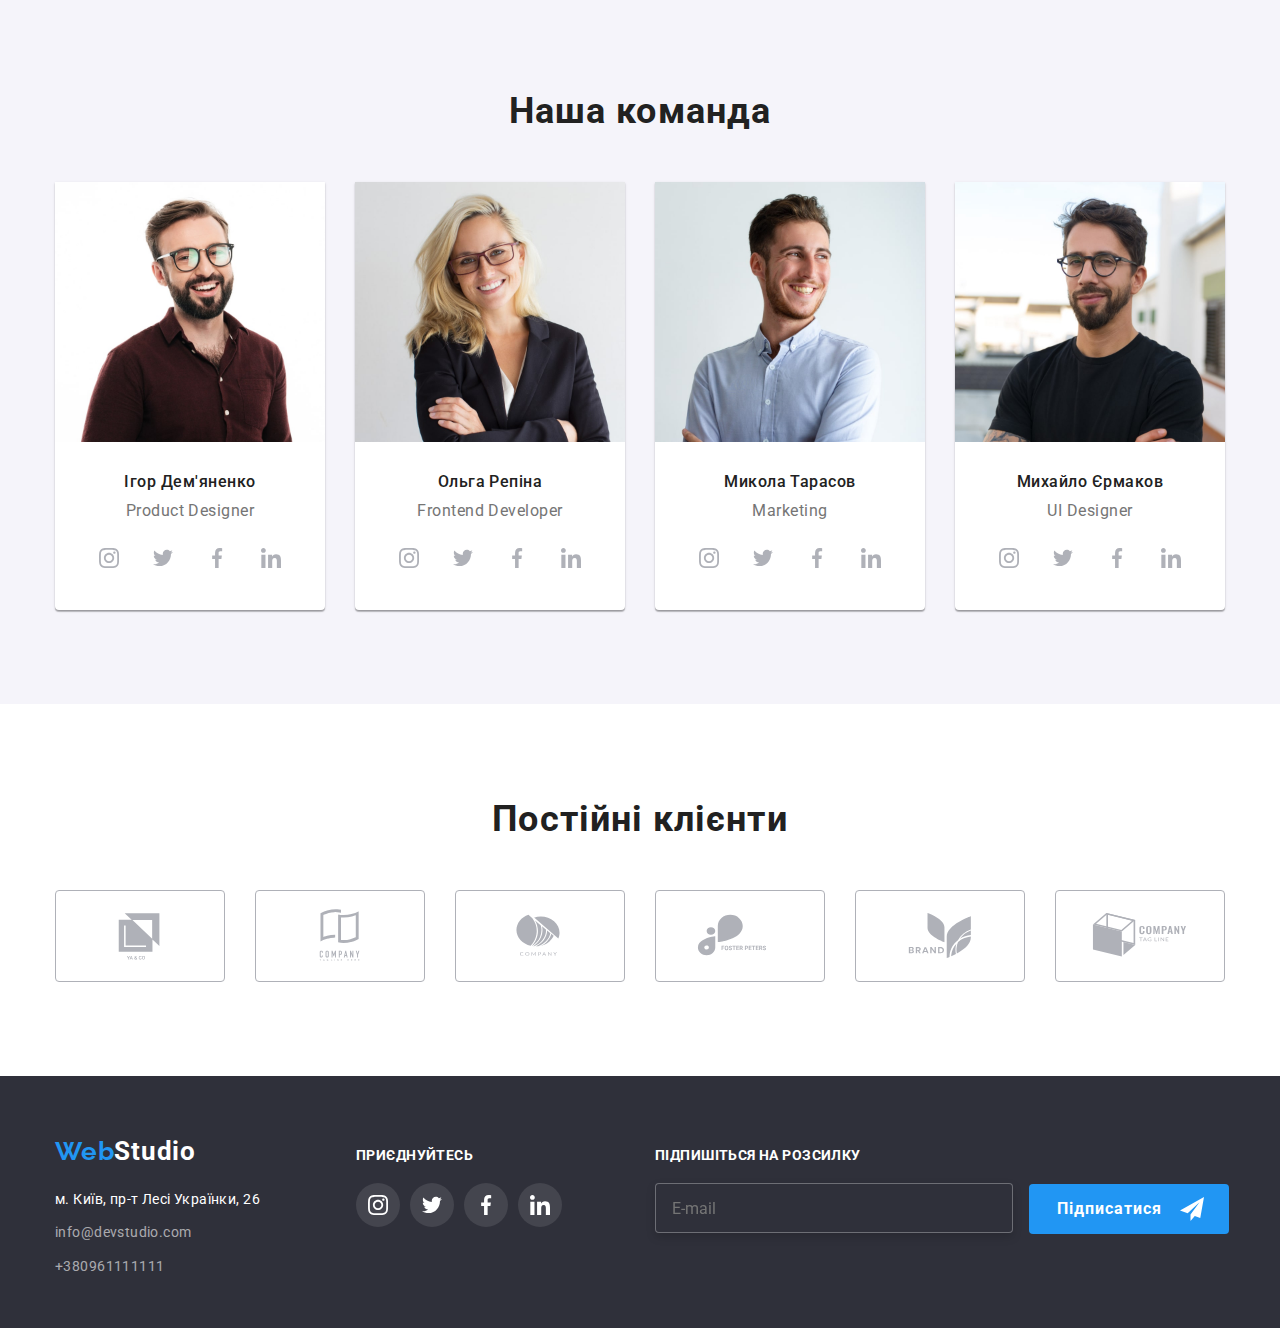
==== commit 366cacdd: "hw-6-hover-focus-icon" ====
--- a/index.html
+++ b/index.html
@@ -459,9 +459,7 @@
             id="footer-input-email"
             placeholder="E-mail"
           />
-          <svg class="icon-modal" width="18" height="18">
-            <use href="./img/symbol-defs.svg#icon-person-black"></use>
-          </svg>
+
           <button type="button" class="footer-input-button">
             Підписатися<svg class="icon-send" width="24" height="24">
               <use href="./img/symbol-defs.svg#icon-send"></use>
--- a/css/styles.css
+++ b/css/styles.css
@@ -824,15 +824,16 @@
   transition-timing-function: cubic-bezier(0.4, 0, 0.2, 1);
 }
 .button-send {
+  border: none;
   background: var(--main-color);
   border-radius: 4px;
   width: 200px;
   height: 50px;
   color: var(--third-main-color);
-  padding: 10px 52px;
   font-weight: 700;
   font-size: 16px;
   line-height: 1.9;
+  text-align: center;
   margin-top: 30px;
   margin-left: 125px;
   transition-property: box-shadow;
@@ -910,6 +911,7 @@
 }
 .button-close:hover .icon-close {
   fill: var(--main-color);
+  cursor: pointer;
 }
 .button-close:focus .icon-close {
   fill: var(--main-color);
@@ -982,6 +984,7 @@
 .div-input:focus .icon-modal {
   fill: var(--main-color);
 }
+
 .footer-input {
   margin-left: 93px;
 }
@@ -1038,11 +1041,14 @@
   transition-timing-function: cubic-bezier(0.4, 0, 0.2, 1);
   text-align: left;
   padding-left: 28px;
+  border: none;
+  letter-spacing: 0.06em;
 }
 .footer-input-button:hover {
   background: #2196f3;
   box-shadow: 0px 4px 4px rgba(0, 0, 0, 0.15);
   border-radius: 4px;
+  cursor: pointer;
 }
 .footer-input-button:focus {
   background: #2196f3;
